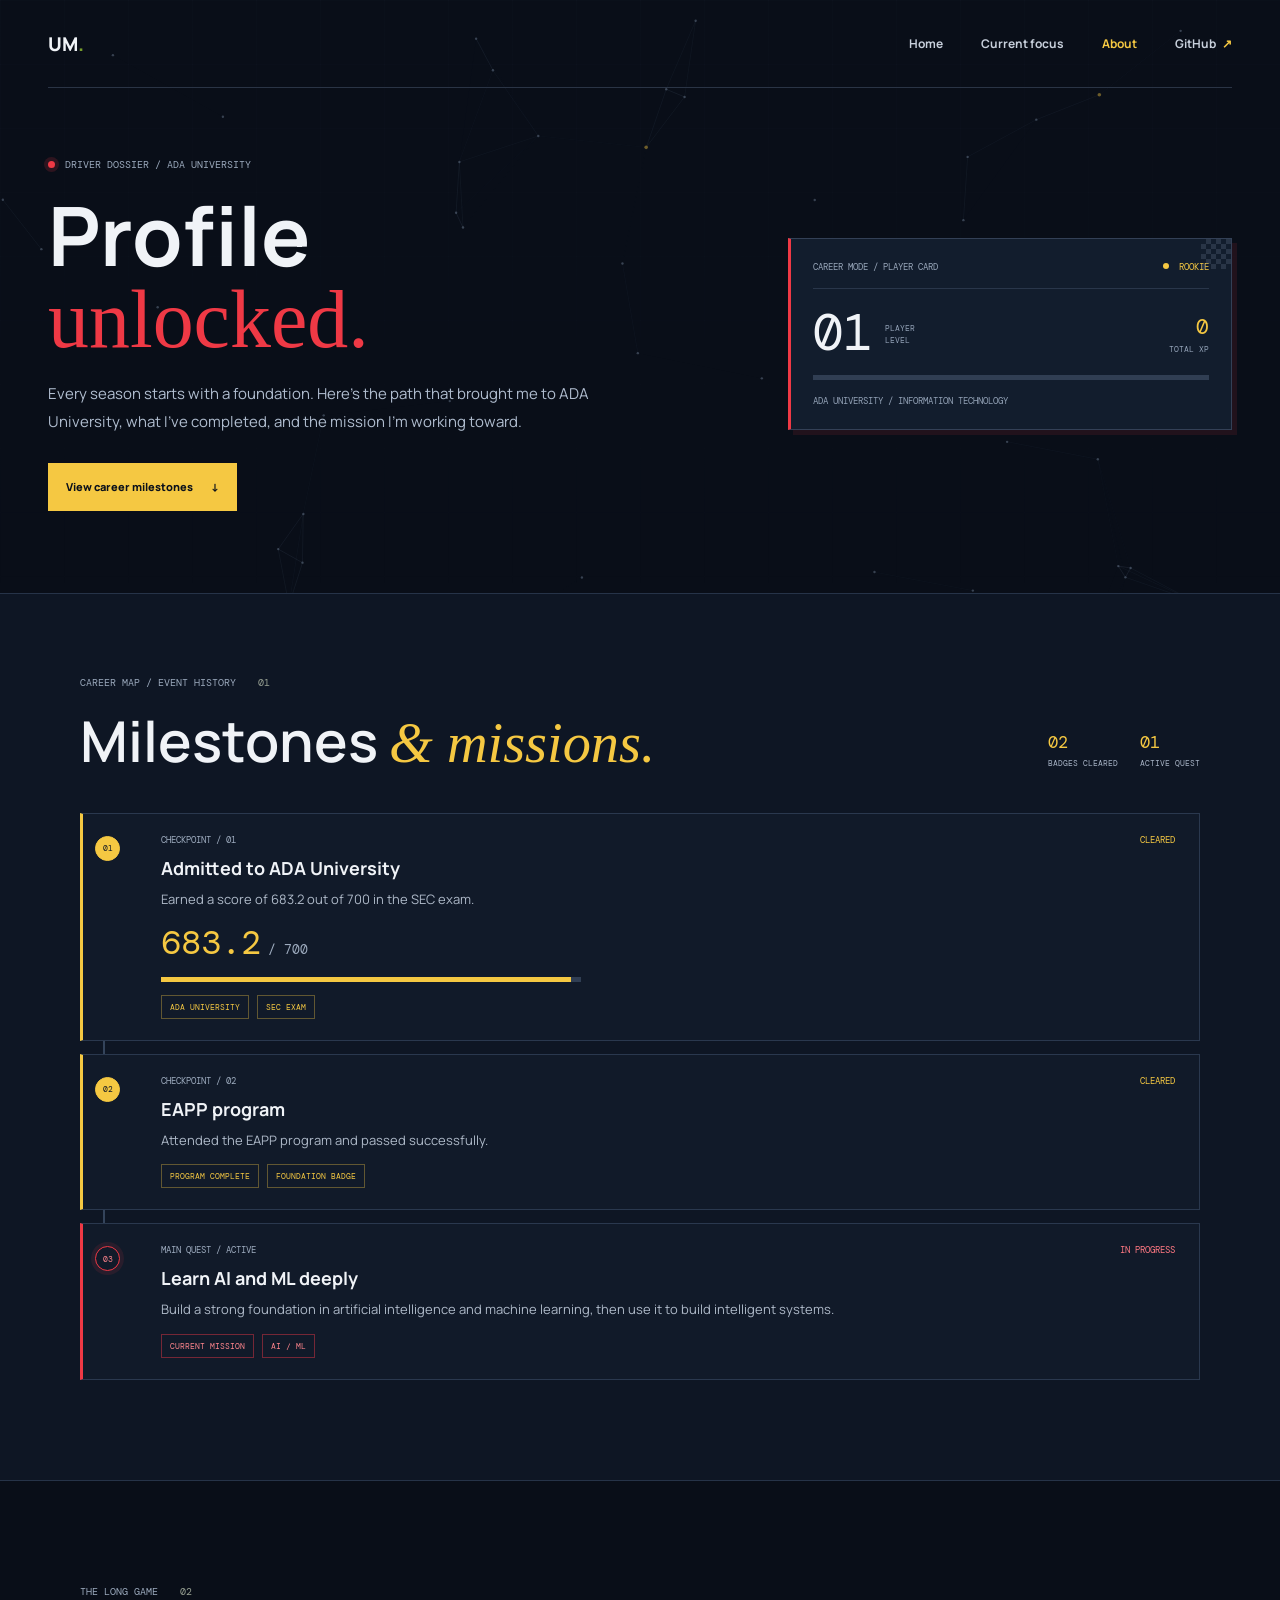
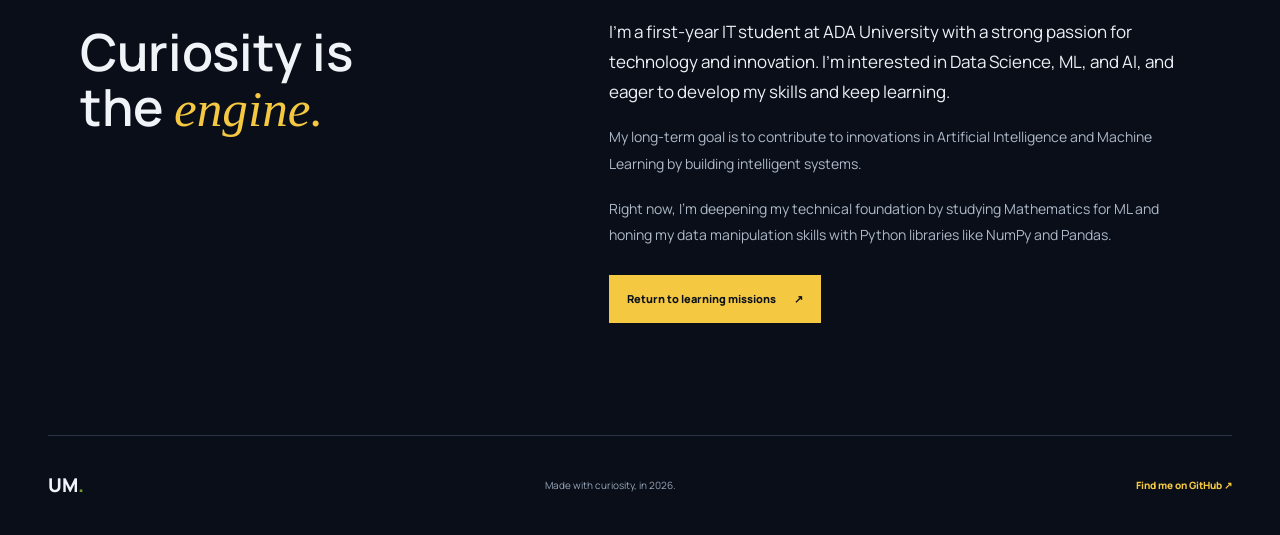
==== about.html @ d4be0539 "Fourth commit: gamified About page" ====
<!doctype html>
<html lang="en">
  <head>
    <meta charset="utf-8" />
    <meta name="viewport" content="width=device-width, initial-scale=1" />
    <meta
      name="description"
      content="Umid Mustafa's driver dossier: ADA University admission, EAPP completion, and an active mission to learn AI and machine learning."
    />
    <meta name="theme-color" content="#090e18" />
    <title>About Umid Mustafa — Driver Dossier</title>
    <link rel="preconnect" href="https://fonts.googleapis.com" />
    <link rel="preconnect" href="https://fonts.gstatic.com" crossorigin />
    <link
      href="https://fonts.googleapis.com/css2?family=DM+Mono:wght@400;500&family=Manrope:wght@400;500;600;700;800&display=swap"
      rel="stylesheet"
    />
    <link rel="stylesheet" href="styles.css" />
  </head>
  <body class="about-page">
    <canvas id="neural-canvas" aria-hidden="true"></canvas>
    <header class="site-header">
      <a class="wordmark" href="index.html#home" aria-label="Umid Mustafa, home">UM<span>.</span></a>
      <nav class="site-nav" aria-label="Main navigation">
        <a href="index.html">Home</a>
        <a href="index.html#focus">Current focus</a>
        <a class="nav-link" href="about.html" aria-current="page">About</a>
        <a class="nav-link" href="https://github.com/UmidMustafa" target="_blank" rel="noreferrer">GitHub <span aria-hidden="true">↗</span></a>
      </nav>
    </header>

    <main class="about-main">
      <section class="about-hero" aria-labelledby="about-title">
        <div>
          <p class="eyebrow"><span class="status-dot"></span> Driver dossier / ADA University</p>
          <h1 id="about-title">Profile<br /><span>unlocked.</span></h1>
          <p class="about-hero-copy">
            Every season starts with a foundation. Here’s the path that brought me to ADA University, what I’ve completed, and the mission I’m working toward.
          </p>
          <a class="button button-primary" href="#milestones">View career milestones <span aria-hidden="true">↓</span></a>
        </div>

        <aside class="season-card about-player-card" aria-label="Career mode player progress">
          <div class="season-card-top"><span>CAREER MODE / PLAYER CARD</span><span class="season-status"><i></i> ROOKIE</span></div>
          <div class="season-level"><span class="level-number">01</span><span class="level-copy">PLAYER<br />LEVEL</span><span class="season-total"><strong class="xp-total">0</strong><small> TOTAL XP</small></span></div>
          <div class="xp-track" role="progressbar" aria-label="Progress to next level" aria-valuemin="0" aria-valuemax="300" aria-valuenow="0"><span class="xp-fill"></span></div>
          <p class="about-player-note">ADA UNIVERSITY / INFORMATION TECHNOLOGY</p>
        </aside>
      </section>

      <section class="milestone-board" id="milestones" aria-labelledby="milestone-title">
        <div class="milestone-inner">
          <div class="milestone-heading">
            <div>
              <p class="eyebrow">Career map / event history <span class="section-number">01</span></p>
              <h2 id="milestone-title">Milestones <em>&amp; missions.</em></h2>
            </div>
            <div class="milestone-summary" aria-label="Career milestone summary">
              <span><strong>02</strong> BADGES CLEARED</span>
              <span><strong>01</strong> ACTIVE QUEST</span>
            </div>
          </div>

          <div class="milestone-list">
            <article class="milestone-card is-cleared">
              <span class="milestone-node" aria-hidden="true">01</span>
              <div class="milestone-content">
                <div class="milestone-meta"><span>CHECKPOINT / 01</span><span class="milestone-status">CLEARED</span></div>
                <h3>Admitted to ADA University</h3>
                <p>Earned a score of 683.2 out of 700 in the SEC exam.</p>
                <div class="score-readout">683.2 <span>/ 700</span></div>
                <div class="score-meter" role="progressbar" aria-label="SEC exam score out of 700" aria-valuemin="0" aria-valuemax="700" aria-valuenow="683.2"><span></span></div>
                <div class="milestone-footer"><span class="milestone-tag">ADA UNIVERSITY</span><span class="milestone-tag">SEC EXAM</span></div>
              </div>
            </article>

            <article class="milestone-card is-cleared">
              <span class="milestone-node" aria-hidden="true">02</span>
              <div class="milestone-content">
                <div class="milestone-meta"><span>CHECKPOINT / 02</span><span class="milestone-status">CLEARED</span></div>
                <h3>EAPP program</h3>
                <p>Attended the EAPP program and passed successfully.</p>
                <div class="milestone-footer"><span class="milestone-tag">PROGRAM COMPLETE</span><span class="milestone-tag">FOUNDATION BADGE</span></div>
              </div>
            </article>

            <article class="milestone-card is-active">
              <span class="milestone-node" aria-hidden="true">03</span>
              <div class="milestone-content">
                <div class="milestone-meta"><span>MAIN QUEST / ACTIVE</span><span class="milestone-status">IN PROGRESS</span></div>
                <h3>Learn AI and ML deeply</h3>
                <p>Build a strong foundation in artificial intelligence and machine learning, then use it to build intelligent systems.</p>
                <div class="milestone-footer"><span class="milestone-tag">CURRENT MISSION</span><span class="milestone-tag">AI / ML</span></div>
              </div>
            </article>
          </div>
        </div>
      </section>

      <section class="about-story" aria-labelledby="story-title">
        <div class="about-story-heading">
          <p class="eyebrow">The long game <span class="section-number">02</span></p>
          <h2 id="story-title">Curiosity is<br />the <em>engine.</em></h2>
        </div>
        <div class="about-story-copy">
          <p class="about-story-lead">
            I’m a first-year IT student at ADA University with a strong passion for technology and innovation. I’m interested in Data Science, ML, and AI, and eager to develop my skills and keep learning.
          </p>
          <p>
            My long-term goal is to contribute to innovations in Artificial Intelligence and Machine Learning by building intelligent systems.
          </p>
          <p>
            Right now, I’m deepening my technical foundation by studying Mathematics for ML and honing my data manipulation skills with Python libraries like NumPy and Pandas.
          </p>
          <a class="button button-primary about-return" href="index.html#focus">Return to learning missions <span aria-hidden="true">↗</span></a>
        </div>
      </section>
    </main>

    <footer class="site-footer">
      <a class="wordmark" href="index.html#home" aria-label="Back to home">UM<span>.</span></a>
      <p>Made with curiosity, in 2026.</p>
      <a class="footer-link" href="https://github.com/UmidMustafa" target="_blank" rel="noreferrer">Find me on GitHub ↗</a>
    </footer>
    <script src="script.js"></script>
  </body>
</html>
---- styles.css ----
:root {
  color-scheme: light;
  --paper: #f4f5ef;
  --ink: #172019;
  --muted: #687168;
  --green: #c8f169;
  --line: #d9ddd3;
  --serif: Georgia, "Times New Roman", serif;
  --sans: "Manrope", "Avenir Next", sans-serif;
  --mono: "DM Mono", "Courier New", monospace;
}

* { box-sizing: border-box; }
html { scroll-behavior: smooth; }
body {
  margin: 0;
  background: var(--paper);
  color: var(--ink);
  font-family: var(--sans);
  -webkit-font-smoothing: antialiased;
}
a { color: inherit; text-decoration: none; }
.site-header, .site-footer {
  width: min(1320px, calc(100% - 96px));
  margin-inline: auto;
  display: flex;
  align-items: center;
  justify-content: space-between;
}
.site-header { height: 88px; border-bottom: 1px solid var(--line); }
.wordmark { font-size: 19px; font-weight: 800; letter-spacing: 0; }
.wordmark span { color: #769d2c; }
.site-nav { display: flex; align-items: center; gap: 38px; font-size: 12px; font-weight: 700; }
.site-nav a, .footer-link { transition: opacity 180ms ease; }
.site-nav a:hover, .footer-link:hover { opacity: .58; }
.nav-link span { padding-left: 4px; }

.hero {
  position: relative;
  width: min(1320px, calc(100% - 96px));
  min-height: 690px;
  margin-inline: auto;
  padding: 82px 0 70px;
  display: grid;
  grid-template-columns: 1.05fr .95fr;
  align-items: center;
  gap: 7%;
}
.hero-copy { padding: 20px 0 0 4.5%; }
.eyebrow {
  display: flex;
  align-items: center;
  gap: 10px;
  margin: 0;
  color: var(--muted);
  font: 10px var(--mono);
  letter-spacing: 0;
  text-transform: uppercase;
}
.status-dot { width: 7px; height: 7px; border-radius: 50%; background: #779e34; box-shadow: 0 0 0 4px #e4edcf; }
h1, h2, h3, p { margin-top: 0; }
h1 {
  margin: 27px 0 22px;
  font-size: clamp(52px, 6.4vw, 88px);
  line-height: .99;
  font-weight: 700;
  letter-spacing: 0;
}
h1 span, h2 em { font-family: var(--serif); font-weight: 400; }
h1 span { color: #6d776e; }
.hero-intro { max-width: 430px; margin-bottom: 30px; color: #505b52; font-size: 15px; line-height: 1.8; }
.hero-actions { display: flex; align-items: center; gap: 26px; flex-wrap: wrap; }
.button { min-height: 48px; display: inline-flex; align-items: center; gap: 18px; padding: 0 18px; font-size: 11px; font-weight: 800; }
.button-primary { background: var(--green); transition: background 180ms ease, transform 180ms ease; }
.button-primary:hover { background: #b6e451; transform: translateY(-2px); }
.text-link { font-size: 11px; font-weight: 800; }
.text-link span { margin-left: 7px; }
.hero-index { width: 112px; display: flex; align-items: center; gap: 10px; margin-top: 76px; color: var(--muted); font: 10px var(--mono); }
.hero-index span:first-child { color: var(--ink); }
.index-line { flex: 1; height: 1px; background: #b7c0b5; }
.portrait-column { position: relative; width: min(100%, 470px); justify-self: center; }
.portrait-label, .portrait-note { display: flex; justify-content: space-between; color: var(--muted); font: 9px var(--mono); }
.portrait-label { margin-bottom: 12px; }
.portrait-frame {
  position: relative;
  aspect-ratio: 4 / 4.45;
  overflow: hidden;
  background-color: #e3e8dc;
  background-image: linear-gradient(135deg, transparent 49.8%, #d4dccd 50%, transparent 50.2%), linear-gradient(45deg, transparent 49.8%, #d4dccd 50%, transparent 50.2%);
  background-size: 56px 56px;
}
.portrait-image { position: absolute; inset: 0; width: 100%; height: 100%; object-fit: cover; object-position: center 35%; opacity: 0; transition: opacity 250ms ease; }
.portrait-frame.has-image .portrait-image { opacity: 1; }
.portrait-frame.has-image .portrait-placeholder { opacity: 0; }
.portrait-placeholder { position: absolute; inset: 0; display: grid; place-items: center; transition: opacity 250ms ease; }
.placeholder-initials { color: #bbc6b2; font-family: var(--serif); font-size: clamp(110px, 19vw, 230px); line-height: 1; }
.placeholder-caption { position: absolute; right: 18px; bottom: 18px; color: #737e72; font: 9px/1.6 var(--mono); text-align: right; }
.portrait-stamp { position: absolute; z-index: 1; right: -17px; top: 54px; width: 76px; height: 76px; display: grid; place-content: center; border-radius: 50%; background: var(--green); color: var(--ink); font: 9px/1.4 var(--mono); text-align: center; transform: rotate(9deg); }
.portrait-note { margin: 12px 0 0; }
.portrait-note span { color: var(--ink); }
.hero-side-note { position: absolute; right: -35px; top: 48%; color: #9aa399; font: 8px var(--mono); writing-mode: vertical-rl; }

.section-wrap { width: min(1120px, calc(100% - 96px)); margin-inline: auto; }
.about { display: grid; grid-template-columns: .9fr 1.1fr; gap: 12%; padding-block: 126px 138px; border-top: 1px solid var(--line); }
.section-number { margin-left: 12px; color: #97a092; }
.section-heading h2, .focus-heading h2 { margin: 30px 0 0; font-size: clamp(38px, 4.4vw, 58px); line-height: 1.05; font-weight: 600; }
.section-heading h2 em, .focus-heading h2 em { color: #6d776e; }
.about-copy { padding-top: 38px; }
.about-copy p { margin-bottom: 20px; color: #586258; font-size: 14px; line-height: 1.9; }
.about-copy .about-lead { color: var(--ink); font-size: 17px; line-height: 1.75; }
.about-link { display: inline-block; margin-top: 9px; }

.focus { background: #1d2921; color: var(--paper); }
.focus-inner { width: min(1120px, calc(100% - 96px)); margin-inline: auto; padding-block: 112px 122px; display: grid; grid-template-columns: .8fr 1.2fr; gap: 12%; }
.focus .eyebrow { color: #a9b5a9; }
.focus .section-number { color: #718071; }
.focus-heading h2 { margin-top: 30px; }
.focus-heading h2 em { color: var(--green); }
.focus-intro { max-width: 265px; margin: 24px 0 0; color: #b0bbb1; font-size: 13px; line-height: 1.8; }
.focus-list { padding-top: 10px; }
.focus-item { min-height: 112px; display: grid; grid-template-columns: 38px 1fr 40px; align-items: center; gap: 15px; border-top: 1px solid #3c493f; }
.focus-item:last-child { border-bottom: 1px solid #3c493f; }
.focus-index { align-self: start; padding-top: 31px; color: #92a092; font: 10px var(--mono); }
.focus-item h3 { margin: 0 0 7px; font-size: 15px; font-weight: 700; }
.focus-item p { margin: 0; color: #aeb8af; font-size: 11px; line-height: 1.6; }
.focus-symbol { justify-self: end; color: var(--green); font: 27px var(--serif); }
.focus-python { font: 12px var(--mono); }

.site-footer { min-height: 100px; }
.site-footer p, .footer-link { margin: 0; color: var(--muted); font-size: 10px; }
.footer-link { color: var(--ink); font-weight: 800; }

@media (max-width: 800px) {
  .site-header, .site-footer, .hero { width: min(100% - 48px, 620px); }
  .site-header { height: 72px; }
  .site-nav { gap: 20px; }
  .hero { min-height: auto; padding: 68px 0 82px; grid-template-columns: 1fr; gap: 56px; }
  .hero-copy { padding-left: 0; }
  h1 { font-size: clamp(56px, 11vw, 78px); }
  .hero-index { margin-top: 44px; }
  .portrait-column { width: min(100%, 430px); }
  .hero-side-note { right: -15px; top: auto; bottom: 140px; }
  .section-wrap, .focus-inner { width: min(100% - 48px, 620px); }
  .about, .focus-inner { grid-template-columns: 1fr; gap: 34px; }
  .about { padding-block: 86px 94px; }
  .about-copy { padding-top: 0; }
  .focus-inner { padding-block: 82px 90px; }
  .focus-intro { max-width: 380px; }
}
@media (max-width: 480px) {
  .site-header, .site-footer, .hero, .section-wrap, .focus-inner { width: calc(100% - 36px); }
  .site-nav { gap: 14px; font-size: 10px; }
  .site-nav a:last-child { display: none; }
  .hero { padding-top: 56px; gap: 48px; }
  h1 { font-size: clamp(49px, 14vw, 65px); }
  .hero-intro { font-size: 14px; }
  .hero-actions { gap: 20px; }
  .portrait-stamp { right: -8px; width: 66px; height: 66px; }
  .about { padding-block: 72px 78px; }
  .section-heading h2, .focus-heading h2 { font-size: 43px; }
  .about-copy .about-lead { font-size: 15px; }
  .focus-inner { padding-block: 72px 78px; }
  .focus-item { grid-template-columns: 28px 1fr 30px; gap: 10px; }
  .focus-item h3 { font-size: 13px; }
  .site-footer { min-height: 88px; gap: 12px; }
  .site-footer p { display: none; }
}
@media (prefers-reduced-motion: reduce) {
  *, *::before, *::after { scroll-behavior: auto !important; transition-duration: .01ms !important; }
}

:root {
  color-scheme: dark;
  --paper: #090e18;
  --ink: #f0f3f7;
  --muted: #9aa8bb;
  --green: #f5c842;
  --line: #2a3445;
  --race-red: #ef3945;
  --panel: #111a29;
  --mono: "DM Mono", "Courier New", monospace;
}
body { background: var(--paper); color: var(--ink); }
body::before {
  position: fixed;
  z-index: 0;
  inset: 0;
  content: "";
  pointer-events: none;
  opacity: .16;
  background-image: linear-gradient(rgba(144, 164, 191, .12) 1px, transparent 1px), linear-gradient(90deg, rgba(144, 164, 191, .12) 1px, transparent 1px);
  background-size: 64px 64px;
  mask-image: linear-gradient(to bottom, black, transparent 82%);
}
#neural-canvas { position: fixed; z-index: 0; inset: 0; width: 100%; height: 100%; opacity: .6; pointer-events: none; }
.site-header, main, .site-footer { position: relative; z-index: 1; }
.site-header { border-color: var(--line); }
.site-nav { color: #c8d0dc; }
.nav-link span, .text-link span { color: var(--green); }
.status-dot { background: var(--race-red); box-shadow: 0 0 0 4px rgba(239, 57, 69, .16); }
h1 span, .section-heading h2 em { color: #aeb9ca; }
.hero-intro, .about-copy p { color: #aeb9c8; }
.button-primary { background: var(--green); color: #0b111b; }
.button-primary:hover { background: #ffda61; }
.hero-index, .portrait-label, .portrait-note { color: #96a4b7; }
.index-line { background: #425067; }
.portrait-frame {
  background-color: #111a29;
  background-image: linear-gradient(135deg, transparent 49.8%, #263348 50%, transparent 50.2%), linear-gradient(45deg, transparent 49.8%, #263348 50%, transparent 50.2%);
  box-shadow: 14px 14px 0 rgba(239, 57, 69, .11);
}
.portrait-placeholder { background: linear-gradient(145deg, rgba(19, 32, 50, .46), rgba(8, 14, 24, .12)); }
.placeholder-initials { color: #384960; }
.placeholder-caption { color: #b6c1d0; }
.portrait-stamp { border-radius: 2px; background: var(--race-red); color: white; font-weight: 500; transform: rotate(4deg); }
.hero-side-note { color: #ef6670; }
.about { border-color: var(--line); }
.about-copy .about-lead { color: #e4e9ef; }
.focus { border-block: 1px solid #263348; background: #0e1624; color: var(--ink); }
.focus-inner { align-items: start; }
.focus .eyebrow { color: #9aa8bb; }
.focus-heading h2 em { color: var(--green); }
.focus-intro { color: #aeb9c8; }
.season-card {
  margin-top: 30px;
  padding: 18px 18px 16px;
  border: 1px solid #334056;
  border-left: 3px solid var(--race-red);
  background: #121d2d;
}
.season-card-top, .season-card-bottom { display: flex; justify-content: space-between; gap: 12px; color: #97a5b8; font: 9px var(--mono); }
.season-card-top { padding-bottom: 15px; border-bottom: 1px solid #29364a; }
.season-status { color: var(--green); }
.season-status i { display: inline-block; width: 6px; height: 6px; margin-right: 5px; border-radius: 50%; background: var(--green); vertical-align: 1px; }
.season-level { display: flex; align-items: center; gap: 12px; padding: 15px 0 13px; }
.level-number { color: var(--ink); font: 36px/.9 var(--mono); }
.level-copy { color: #93a2b7; font: 8px/1.5 var(--mono); }
.season-total { margin-left: auto; text-align: right; }
.season-total strong { color: var(--green); font: 21px var(--mono); }
.season-total small { display: block; margin-top: 3px; color: #93a2b7; font: 8px var(--mono); }
.xp-track { height: 5px; overflow: hidden; background: #303e53; }
.xp-fill { display: block; width: 0; height: 100%; background: var(--green); transition: width 350ms ease; }
.season-card-bottom { padding-top: 10px; font-size: 8px; }
.mission-counter { color: #e1e6ed; }
.focus-list { padding-top: 0; }
.focus-item {
  min-height: 138px;
  grid-template-columns: 34px minmax(0, 1fr) 28px;
  align-content: center;
  column-gap: 13px;
  border-color: #2b374b;
}
.focus-item:last-child { border-color: #2b374b; }
.focus-index { grid-row: 1 / span 2; padding-top: 2px; color: #8292a8; }
.mission-copy { min-width: 0; }
.focus-item h3 { margin-bottom: 6px; color: #f0f3f7; font-size: 14px; }
.focus-item p { color: #9eacbf; font-size: 11px; }
.focus-symbol { color: var(--green); }
.mission-button {
  grid-column: 2 / -1;
  justify-self: start;
  display: inline-flex;
  align-items: center;
  gap: 13px;
  min-height: 30px;
  margin-top: 8px;
  padding: 0 10px;
  border: 1px solid #45536a;
  border-radius: 2px;
  background: transparent;
  color: #dce3ec;
  font: 9px var(--mono);
  cursor: pointer;
  transition: background 160ms ease, border-color 160ms ease, color 160ms ease;
}
.mission-button:hover { border-color: var(--green); color: var(--green); }
.mission-award { color: var(--green); }
.mission-button[aria-pressed="true"] { border-color: var(--green); background: rgba(245, 200, 66, .12); color: var(--green); }
.mission-button[aria-pressed="true"] .mission-award { display: none; }
.mission-button[aria-pressed="true"] .mission-action-label::before { content: "✓ "; }
.site-footer { min-height: 100px; border-top: 1px solid var(--line); }
.site-footer p { color: #98a5b7; }
.footer-link { color: var(--green); }
a:focus-visible, button:focus-visible { outline: 2px solid var(--green); outline-offset: 4px; }

@media (max-width: 800px) {
  .site-header, .site-footer, .hero { width: min(100% - 48px, 620px); }
  .section-wrap, .focus-inner { width: min(100% - 48px, 620px); }
  .focus-inner { gap: 34px; }
}
@media (max-width: 480px) {
  .site-header, .site-footer, .hero, .section-wrap, .focus-inner { width: calc(100% - 36px); }
  .season-card { padding: 15px 12px 13px; }
  .season-card-bottom { font-size: 7px; }
  .focus-item { grid-template-columns: 26px minmax(0, 1fr) 24px; gap: 9px; }
  .focus-item h3 { font-size: 12px; }
  .mission-button { min-height: 32px; }
}
@media (prefers-reduced-motion: reduce) {
  #neural-canvas { opacity: .35; }
  .xp-fill { transition: none; }
}

.hero-copy .season-card { width: min(100%, 390px); margin-top: 30px; }
.season-card { position: relative; overflow: hidden; box-shadow: 5px 5px 0 rgba(239, 57, 69, .1); }
.season-card::after {
  position: absolute;
  top: 0;
  right: 0;
  width: 30px;
  height: 30px;
  background: conic-gradient(#65738a 25%, transparent 0 50%, #65738a 0 75%, transparent 0) 0 / 10px 10px;
  content: "";
  opacity: .28;
  pointer-events: none;
}
.hero-index { margin-top: 25px; }
.focus-heading h2 em { display: inline-block; }
.career-route { margin-bottom: 20px; padding: 16px 18px 12px; border: 1px solid #2a384e; background: #101a2a; }
.route-label { display: flex; justify-content: space-between; gap: 12px; color: #a7b3c5; font: 9px var(--mono); }
.route-counter { color: var(--green); }
.route-stops { position: relative; display: flex; justify-content: space-between; margin: 18px 12px 0; }
.route-stops::before { position: absolute; top: 13px; right: 0; left: 0; height: 2px; background: #3a4960; content: ""; }
.route-progress { position: absolute; z-index: 1; top: 13px; left: 0; width: 0; max-width: 100%; height: 2px; background: var(--race-red); box-shadow: 0 0 10px rgba(239, 57, 69, .7); transition: width 350ms ease; }
.route-stop { position: relative; z-index: 2; display: grid; justify-items: center; gap: 6px; min-width: 44px; color: #8392a8; }
.route-stop i { width: 27px; height: 27px; display: grid; place-items: center; border: 1px solid #596a81; border-radius: 50%; background: #101a2a; color: #b6c1d0; font: normal 9px var(--mono); transition: color 180ms ease, border-color 180ms ease, background 180ms ease; }
.route-stop small { font: 8px var(--mono); }
.route-stop.is-complete i { border-color: var(--green); background: var(--green); color: #111827; }
.route-stop.is-complete small { color: var(--green); }
.focus-item {
  position: relative;
  min-height: 134px;
  margin-bottom: 10px;
  padding: 17px 15px;
  border: 1px solid #2a384e;
  border-left: 3px solid #42516a;
  background: #111a29;
  transition: border-color 180ms ease, background 180ms ease, transform 180ms ease;
}
.focus-item:last-child { border-bottom: 1px solid #2a384e; }
.focus-item:hover { transform: translateX(3px); border-color: #596a81; }
.focus-item.is-complete { border-left-color: var(--green); background: #152131; }
.focus-index { color: var(--race-red); font-size: 11px; }
.mission-kicker { display: block; margin-bottom: 6px; color: #94a3b8; font: 8px var(--mono); }
.mission-button { min-height: 32px; border-color: #53637b; background: #172337; }
.mission-button[aria-pressed="true"] { background: rgba(245, 200, 66, .13); }
.mission-button:hover { background: rgba(245, 200, 66, .08); }
.mission-symbol { color: var(--green); }

@media (max-width: 800px) {
  .hero-copy .season-card { margin-top: 24px; }
  .hero-index { margin-top: 28px; }
  .focus-item:hover { transform: none; }
}
@media (prefers-reduced-motion: reduce) {
  .focus-item, .route-progress, .route-stop i { transition: none; }
  .focus-item:hover { transform: none; }
}

.about-page .site-nav a[aria-current="page"] { color: var(--green); }
.about-main { position: relative; z-index: 1; }
.about-hero {
  width: min(1320px, calc(100% - 96px));
  min-height: 430px;
  margin-inline: auto;
  padding-block: 70px 82px;
  display: grid;
  grid-template-columns: 1.05fr .75fr;
  align-items: center;
  gap: 10%;
}
.about-hero h1 { margin: 24px 0 20px; }
.about-hero h1 span { color: var(--race-red); }
.about-hero-copy { max-width: 560px; margin-bottom: 25px; color: #b0bdcf; font-size: 15px; line-height: 1.85; }
.about-hero .button-primary { margin-top: 2px; }
.about-player-card { width: 100%; margin: 0; padding: 22px; }
.about-player-card .season-level { padding-block: 22px 19px; }
.about-player-card .level-number { font-size: 50px; }
.about-player-note { margin: 15px 0 0; color: #92a1b5; font: 9px var(--mono); }

.milestone-board {
  padding-block: 82px 100px;
  border-block: 1px solid #263348;
  background: #0e1624;
}
.milestone-inner { width: min(1120px, calc(100% - 96px)); margin-inline: auto; }
.milestone-heading { display: flex; justify-content: space-between; align-items: end; gap: 28px; margin-bottom: 40px; }
.milestone-heading h2 { margin: 22px 0 0; font-size: clamp(38px, 4.4vw, 58px); line-height: 1.05; font-weight: 600; }
.milestone-heading h2 em { color: var(--green); font-family: var(--serif); font-weight: 400; }
.milestone-summary { display: flex; gap: 22px; padding-bottom: 5px; }
.milestone-summary span { display: grid; gap: 5px; color: #a7b3c5; font: 8px var(--mono); }
.milestone-summary strong { color: var(--green); font: 17px var(--mono); }
.milestone-list { position: relative; display: grid; gap: 13px; }
.milestone-list::before { position: absolute; top: 39px; bottom: 39px; left: 23px; width: 2px; background: #34445b; content: ""; }
.milestone-card {
  position: relative;
  display: grid;
  grid-template-columns: 48px minmax(0, 1fr);
  gap: 18px;
  padding: 20px 24px 21px 12px;
  border: 1px solid #2a384e;
  border-left: 3px solid #45556e;
  background: #111a29;
}
.milestone-card.is-cleared { border-left-color: var(--green); }
.milestone-card.is-active { border-left-color: var(--race-red); }
.milestone-node { position: relative; z-index: 1; width: 25px; height: 25px; margin: 2px 0 0 0; display: grid; place-items: center; border: 1px solid #64748b; border-radius: 50%; background: #111a29; color: #c4cfdd; font: 8px var(--mono); }
.milestone-card.is-cleared .milestone-node { border-color: var(--green); background: var(--green); color: #111827; }
.milestone-card.is-active .milestone-node { border-color: var(--race-red); color: #ff858d; box-shadow: 0 0 0 4px rgba(239, 57, 69, .1); }
.milestone-content { min-width: 0; }
.milestone-meta { display: flex; justify-content: space-between; align-items: center; gap: 16px; margin-bottom: 10px; color: #9eacbf; font: 9px var(--mono); }
.milestone-status { color: var(--green); }
.is-active .milestone-status { color: #ff7882; }
.milestone-content h3 { margin: 0 0 8px; color: #f0f3f7; font-size: 18px; }
.milestone-content p { max-width: 680px; margin: 0; color: #aeb9c8; font-size: 13px; line-height: 1.75; }
.score-readout { display: flex; align-items: baseline; gap: 7px; margin: 9px 0 12px; color: var(--green); font: 34px var(--mono); }
.score-readout span { color: #9eacbf; font-size: 13px; }
.score-meter { height: 5px; max-width: 420px; overflow: hidden; background: #303e53; }
.score-meter span { display: block; width: 97.6%; height: 100%; background: var(--green); }
.milestone-footer { display: flex; flex-wrap: wrap; gap: 8px; margin-top: 13px; }
.milestone-tag { padding: 6px 8px; border: 1px solid #34445b; color: #b8c5d6; font: 8px var(--mono); }
.milestone-card.is-cleared .milestone-tag { border-color: rgba(245, 200, 66, .35); color: var(--green); }
.milestone-card.is-active .milestone-tag { border-color: rgba(239, 57, 69, .45); color: #ff858d; }

.about-story { width: min(1120px, calc(100% - 96px)); margin-inline: auto; padding-block: 104px 112px; display: grid; grid-template-columns: .8fr 1.2fr; gap: 12%; }
.about-story-heading h2 { margin: 26px 0 0; font-size: clamp(36px, 4vw, 52px); line-height: 1.08; font-weight: 600; }
.about-story-heading h2 em { color: var(--green); font-family: var(--serif); font-weight: 400; }
.about-story-copy { padding-top: 32px; }
.about-story-copy p { margin-bottom: 18px; color: #aeb9c8; font-size: 14px; line-height: 1.9; }
.about-story-copy .about-story-lead { color: #edf1f6; font-size: 17px; line-height: 1.75; }
.about-return { display: inline-flex; margin-top: 8px; }

@media (max-width: 800px) {
  .about-hero, .about-story { width: min(100% - 48px, 620px); grid-template-columns: 1fr; gap: 36px; }
  .about-hero { padding-block: 58px 72px; }
  .about-player-card { max-width: 450px; }
  .milestone-inner { width: min(100% - 48px, 620px); }
  .milestone-heading { align-items: start; flex-direction: column; }
  .milestone-summary { padding: 0; }
  .milestone-board { padding-block: 70px 80px; }
  .about-story { padding-block: 76px 86px; }
  .about-story-copy { padding-top: 0; }
}
@media (max-width: 480px) {
  .about-hero, .about-story, .milestone-inner { width: calc(100% - 36px); }
  .about-hero h1 { font-size: 52px; }
  .about-hero-copy { font-size: 14px; }
  .about-player-card { padding: 17px 14px; }
  .milestone-heading h2, .about-story-heading h2 { font-size: 40px; }
  .milestone-summary { width: 100%; justify-content: space-between; gap: 10px; }
  .milestone-card { grid-template-columns: 32px minmax(0, 1fr); gap: 10px; padding: 16px 12px 17px 9px; }
  .milestone-list::before { left: 19px; }
  .milestone-content h3 { font-size: 15px; }
  .milestone-content p { font-size: 12px; }
  .score-readout { font-size: 29px; }
}
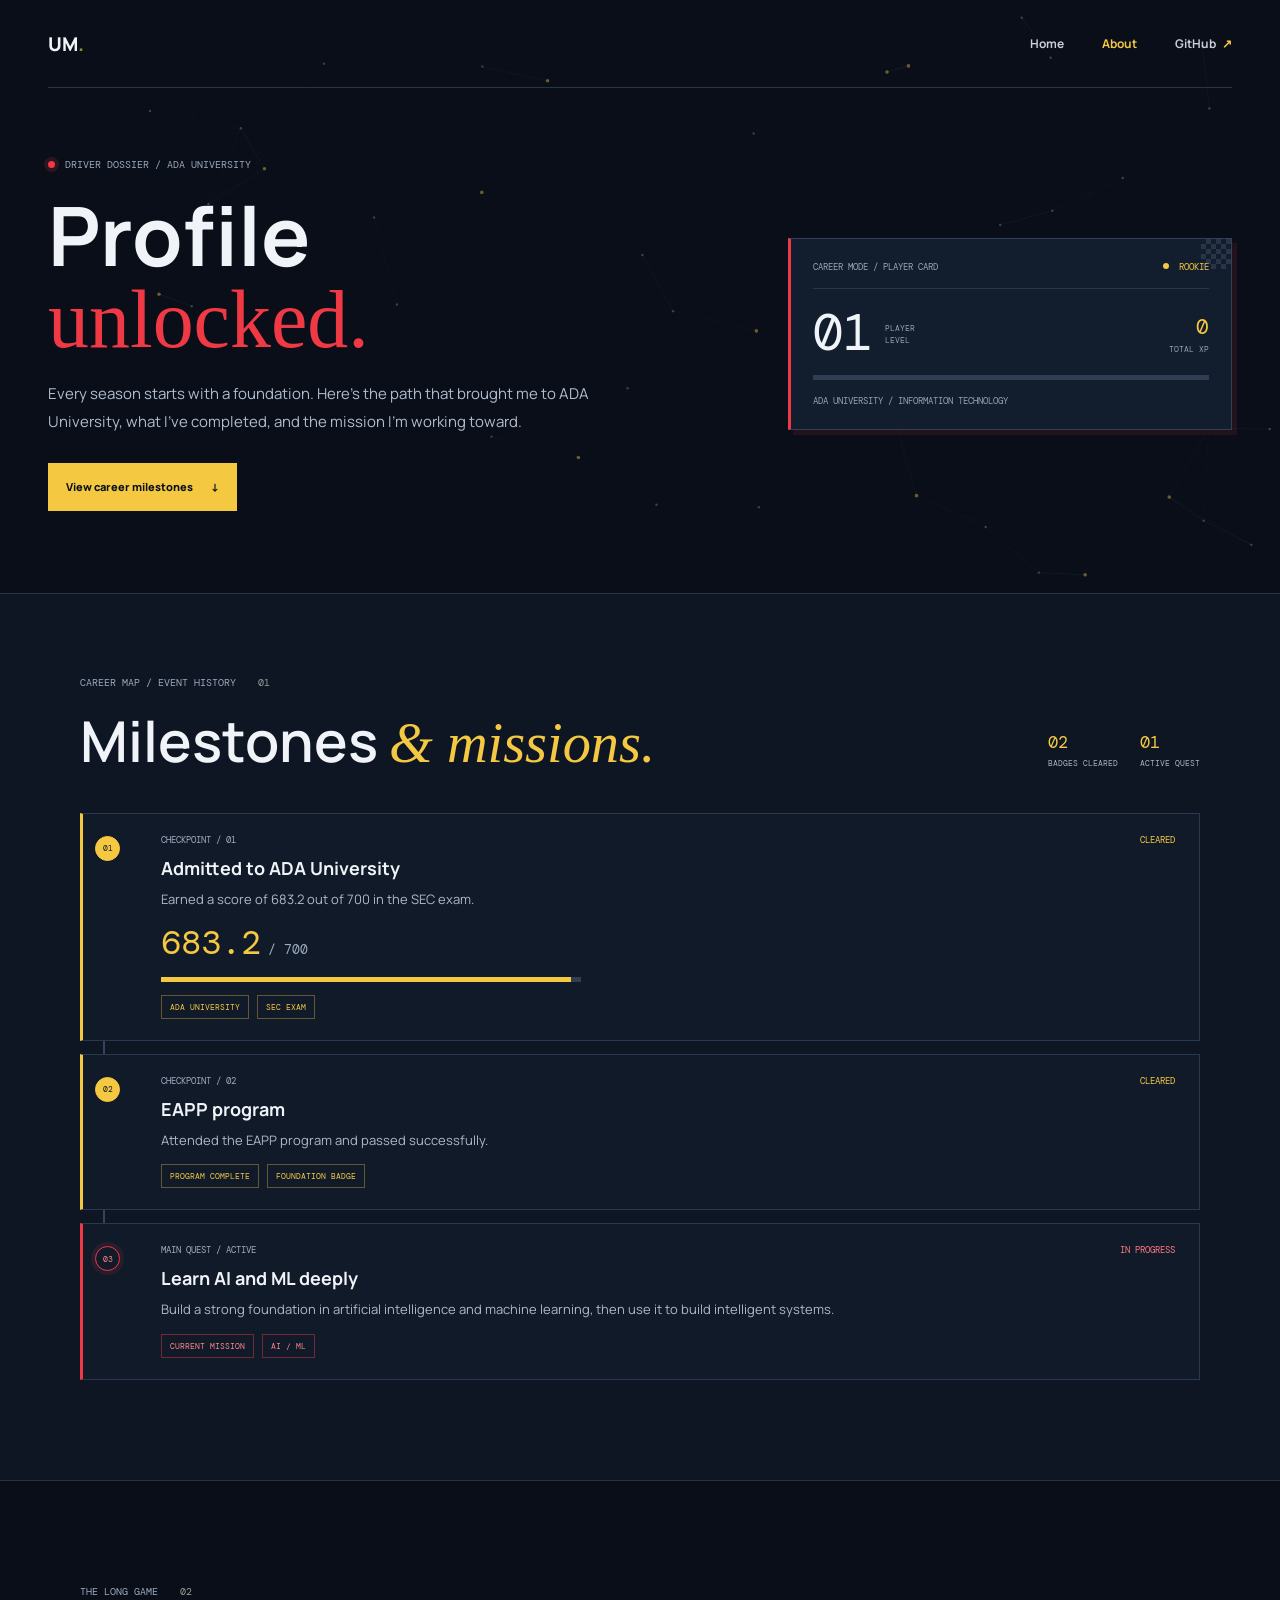
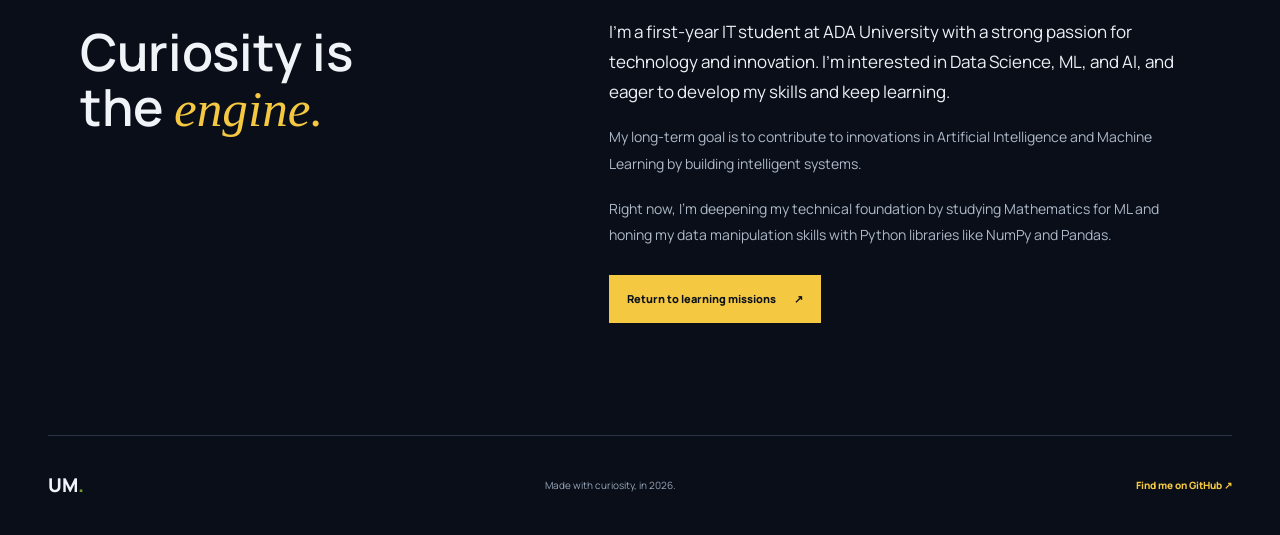
==== commit a9da28b1: "Sixth commit: simplify About navigation" ====
--- a/about.html
+++ b/about.html
@@ -23,7 +23,6 @@
       <a class="wordmark" href="index.html#home" aria-label="Umid Mustafa, home">UM<span>.</span></a>
       <nav class="site-nav" aria-label="Main navigation">
         <a href="index.html">Home</a>
-        <a href="index.html#focus">Current focus</a>
         <a class="nav-link" href="about.html" aria-current="page">About</a>
         <a class="nav-link" href="https://github.com/UmidMustafa" target="_blank" rel="noreferrer">GitHub <span aria-hidden="true">↗</span></a>
       </nav>
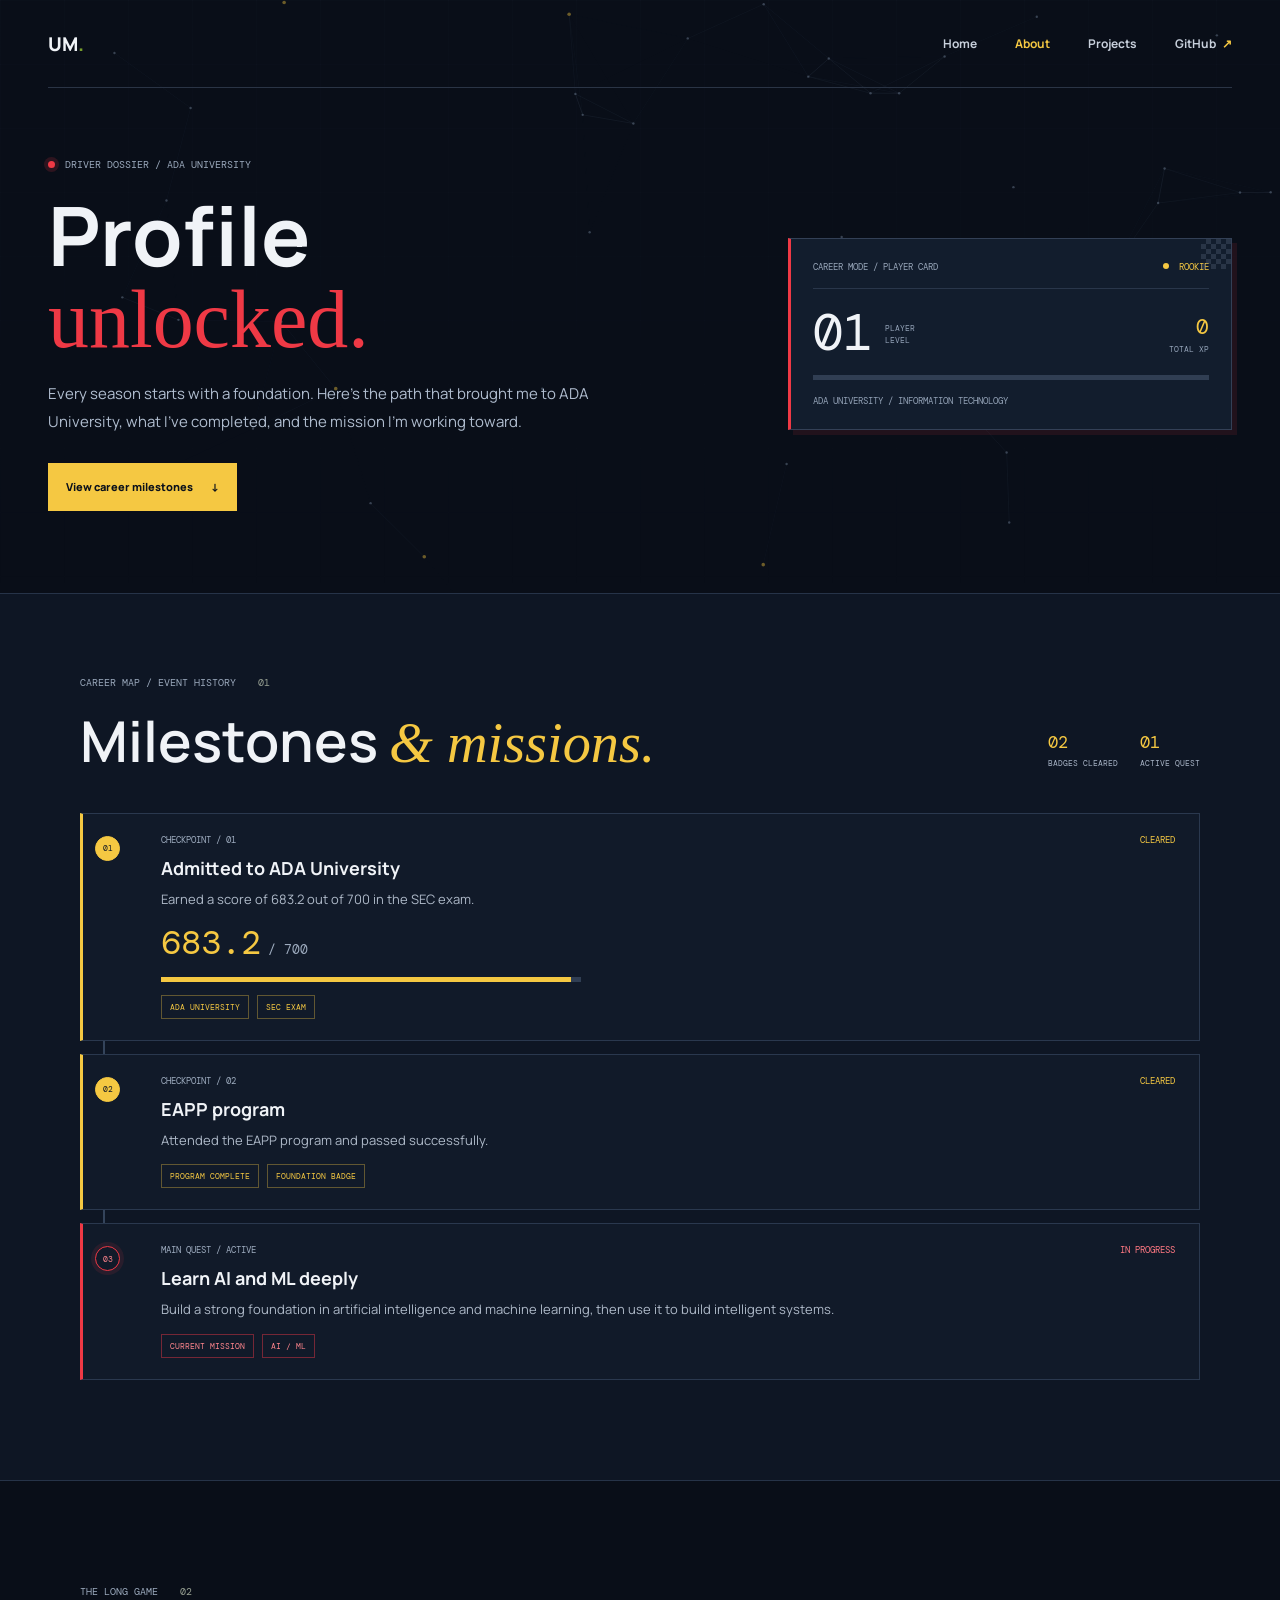
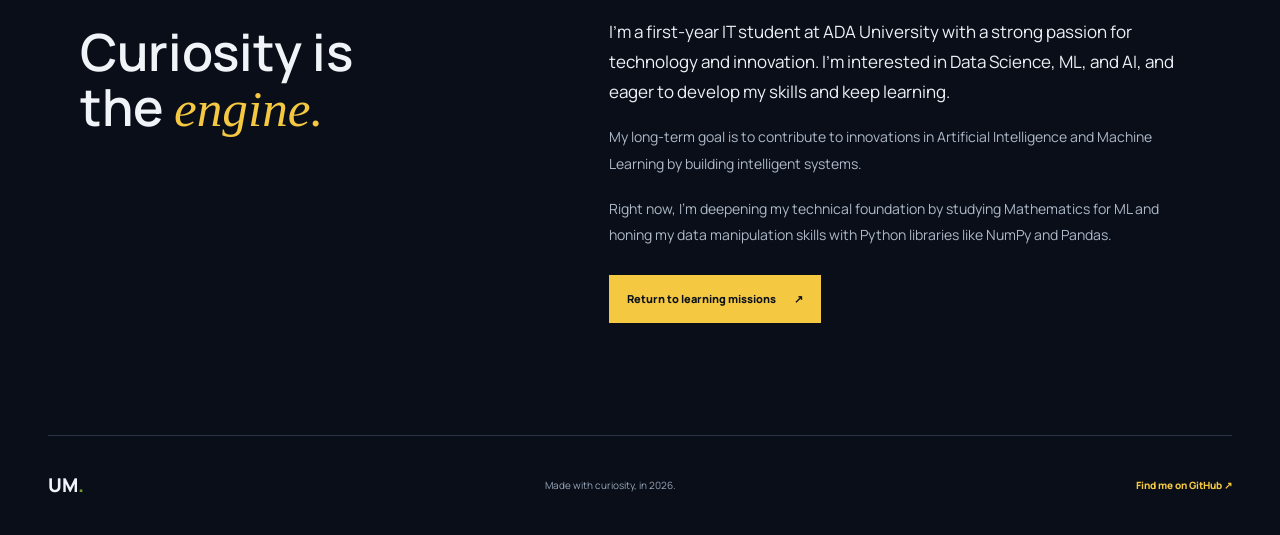
==== commit 86ab68e4: "Twelfth commit: link Projects from About" ====
--- a/about.html
+++ b/about.html
@@ -24,6 +24,7 @@
       <nav class="site-nav" aria-label="Main navigation">
         <a href="index.html">Home</a>
         <a class="nav-link" href="about.html" aria-current="page">About</a>
+        <a href="projects.html">Projects</a>
         <a class="nav-link" href="https://github.com/UmidMustafa" target="_blank" rel="noreferrer">GitHub <span aria-hidden="true">↗</span></a>
       </nav>
     </header>
--- a/styles.css
+++ b/styles.css
@@ -453,4 +453,107 @@
   .milestone-content h3 { font-size: 15px; }
   .milestone-content p { font-size: 12px; }
   .score-readout { font-size: 29px; }
+}
+
+.project-page .site-nav a[aria-current="page"] { color: var(--green); }
+.projects-main { position: relative; z-index: 1; }
+.project-hero {
+  width: min(1320px, calc(100% - 96px));
+  min-height: 430px;
+  margin-inline: auto;
+  padding-block: 72px 82px;
+  display: grid;
+  grid-template-columns: 1.05fr .75fr;
+  align-items: center;
+  gap: 10%;
+}
+.project-hero h1 { margin: 24px 0 20px; }
+.project-hero h1 span { color: var(--green); }
+.project-hero-intro { max-width: 520px; margin-bottom: 25px; color: #b0bdcf; font-size: 15px; line-height: 1.85; }
+.project-hero-stats { display: flex; gap: 30px; margin: 0 0 25px; }
+.project-hero-stats div { display: grid; gap: 4px; }
+.project-hero-stats strong { color: var(--green); font: 22px var(--mono); }
+.project-hero-stats span { color: #9aa8bb; font: 8px var(--mono); }
+.project-status-panel { padding: 22px; border: 1px solid #334056; border-left: 3px solid var(--race-red); background: #121d2d; box-shadow: 5px 5px 0 rgba(239, 57, 69, .1); }
+.project-status-number { margin: 24px 0 10px; color: var(--green); font: 76px/.9 var(--mono); }
+.project-status-name { color: #e5eaf1; font: 12px/1.6 var(--mono); }
+.project-status-footer { display: flex; justify-content: space-between; gap: 12px; margin-top: 21px; padding-top: 13px; border-top: 1px solid #29364a; color: #9aa8bb; font: 8px var(--mono); }
+.project-feature { width: min(1120px, calc(100% - 96px)); margin-inline: auto; padding-block: 28px 98px; display: grid; grid-template-columns: 1.1fr .9fr; align-items: center; gap: 8%; border-top: 1px solid #263348; }
+.project-photo { min-width: 0; margin: 0; border: 1px solid #334056; background: #111a29; }
+.project-photo img { display: block; width: 100%; aspect-ratio: 3 / 2; object-fit: cover; }
+.project-photo figcaption { display: flex; justify-content: space-between; gap: 10px; padding: 11px 13px; color: #9eacbf; font: 8px var(--mono); }
+.project-details h2 { margin: 22px 0 16px; font-size: clamp(36px, 4vw, 52px); line-height: 1.04; font-weight: 600; }
+.project-details h2 em { color: var(--green); font-family: var(--serif); font-weight: 400; }
+.project-description { margin-bottom: 20px; color: #aeb9c8; font-size: 13px; line-height: 1.85; }
+.gate-grid { display: grid; grid-template-columns: repeat(4, minmax(0, 1fr)); gap: 7px; margin: 23px 0 25px; }
+.gate-grid div { min-height: 68px; display: grid; align-content: center; justify-items: center; gap: 5px; border: 1px solid #2a384e; background: #111a29; }
+.gate-grid span { color: var(--green); font: 19px var(--serif); }
+.gate-grid strong { color: #dce3ec; font: 8px var(--mono); }
+.youtube-link { gap: 10px; }
+.youtube-link > span:first-child { color: var(--race-red); }
+
+.logic-lab { display: grid; grid-template-columns: .7fr 1.3fr; align-items: center; gap: 8%; padding: 86px max(48px, calc((100% - 1120px) / 2)); border-block: 1px solid #263348; background: #0e1624; }
+.logic-lab-heading h2, .project-video-heading h2 { margin: 24px 0 14px; font-size: clamp(36px, 4vw, 52px); line-height: 1.05; font-weight: 600; }
+.logic-lab-heading h2 em, .project-video-heading h2 em { color: var(--green); font-family: var(--serif); font-weight: 400; }
+.logic-lab-heading > p:last-child { max-width: 280px; margin: 0; color: #aeb9c8; font-size: 13px; line-height: 1.8; }
+.logic-bench { min-width: 0; padding: 18px; border: 1px solid #34445b; background: #111a29; box-shadow: 5px 5px 0 rgba(239, 57, 69, .08); }
+.gate-selector { display: grid; grid-template-columns: repeat(4, minmax(0, 1fr)); gap: 7px; }
+.gate-selector button { min-height: 38px; border: 1px solid #3b4b62; border-radius: 2px; background: #172337; color: #aeb9c8; font: 9px var(--mono); cursor: pointer; transition: background 160ms ease, border-color 160ms ease, color 160ms ease; }
+.gate-selector button:hover { border-color: var(--green); color: var(--green); }
+.gate-selector button[aria-pressed="true"] { border-color: var(--race-red); background: rgba(239, 57, 69, .14); color: #ff8790; }
+.logic-circuit { min-height: 172px; display: grid; grid-template-columns: minmax(80px, 1fr) minmax(22px, .35fr) minmax(88px, .8fr) minmax(22px, .35fr) minmax(74px, .75fr); align-items: center; gap: 8px; padding: 24px 4px; }
+.logic-inputs { display: grid; gap: 9px; }
+.logic-input { min-width: 0; min-height: 49px; display: flex; justify-content: space-between; align-items: center; gap: 6px; padding: 0 9px; border: 1px solid #465770; border-radius: 2px; background: #152235; color: #aeb9c8; cursor: pointer; }
+.logic-input span { font: 8px var(--mono); }
+.logic-input .logic-bit { color: #c9d4e2; font: 14px var(--mono); }
+.logic-input[aria-pressed="true"] { border-color: var(--green); background: rgba(245, 200, 66, .1); color: var(--green); }
+.logic-input[aria-pressed="true"] .logic-bit { color: var(--green); }
+.logic-wire { height: 2px; background: #52647d; }
+.logic-gate-display { min-height: 92px; display: grid; align-content: center; justify-items: center; gap: 8px; border: 1px solid #3b4b62; background: #172337; }
+.active-gate-label { color: #aeb9c8; font: 7px var(--mono); }
+.gate-symbol { color: var(--green); font: 35px var(--serif); }
+.logic-output { display: grid; justify-items: center; gap: 5px; }
+.logic-output > span, .logic-output-state { color: #9aa8bb; font: 8px var(--mono); }
+.logic-output-bit { color: var(--green); font: 38px var(--mono); }
+.logic-output-state { color: var(--green); }
+.bench-footer { display: flex; justify-content: space-between; gap: 10px; padding-top: 12px; border-top: 1px solid #29364a; color: #8f9db0; font: 8px var(--mono); }
+.bench-footer b { color: var(--green); font-weight: 500; }
+.project-video { width: min(1120px, calc(100% - 96px)); margin-inline: auto; padding-block: 88px 104px; }
+.project-video-heading { display: flex; justify-content: space-between; align-items: end; gap: 28px; margin-bottom: 28px; }
+.project-video-heading h2 { margin-bottom: 0; }
+.project-video-heading .text-link { padding-bottom: 6px; }
+.project-video-frame { width: 100%; aspect-ratio: 16 / 9; border: 1px solid #334056; background: #111a29; }
+.project-video-frame iframe { display: block; width: 100%; height: 100%; border: 0; }
+
+@media (max-width: 800px) {
+  .project-hero, .project-feature, .project-video { width: min(100% - 48px, 620px); }
+  .project-hero { grid-template-columns: 1fr; gap: 34px; padding-block: 58px 72px; }
+  .project-status-panel { max-width: 450px; }
+  .project-feature { grid-template-columns: 1fr; gap: 30px; padding-block: 28px 78px; }
+  .project-details { max-width: 540px; }
+  .logic-lab { grid-template-columns: 1fr; gap: 30px; padding: 70px max(24px, calc((100% - 620px) / 2)); }
+  .logic-lab-heading > p:last-child { max-width: 400px; }
+  .project-video { padding-block: 72px 84px; }
+}
+@media (max-width: 480px) {
+  .project-hero, .project-feature, .project-video { width: calc(100% - 36px); }
+  .project-hero { padding-block: 52px 60px; }
+  .project-hero h1 { font-size: 52px; }
+  .project-hero-intro { font-size: 14px; }
+  .project-hero-stats { gap: 20px; }
+  .project-status-panel { padding: 17px 14px; }
+  .project-status-footer { flex-wrap: wrap; }
+  .project-photo figcaption { font-size: 7px; }
+  .gate-grid { grid-template-columns: repeat(2, minmax(0, 1fr)); }
+  .logic-lab { padding: 62px 18px; }
+  .logic-bench { padding: 13px; }
+  .logic-circuit { min-height: 0; grid-template-columns: 1fr; gap: 11px; padding: 18px 0; }
+  .logic-inputs { grid-template-columns: repeat(2, minmax(0, 1fr)); }
+  .logic-wire { width: 2px; height: 15px; justify-self: center; }
+  .logic-gate-display { min-height: 72px; }
+  .logic-output { padding-block: 6px; }
+  .project-video-heading { align-items: start; flex-direction: column; gap: 16px; }
+}
+@media (prefers-reduced-motion: reduce) {
+  .gate-selector button, .logic-input { transition: none; }
 }
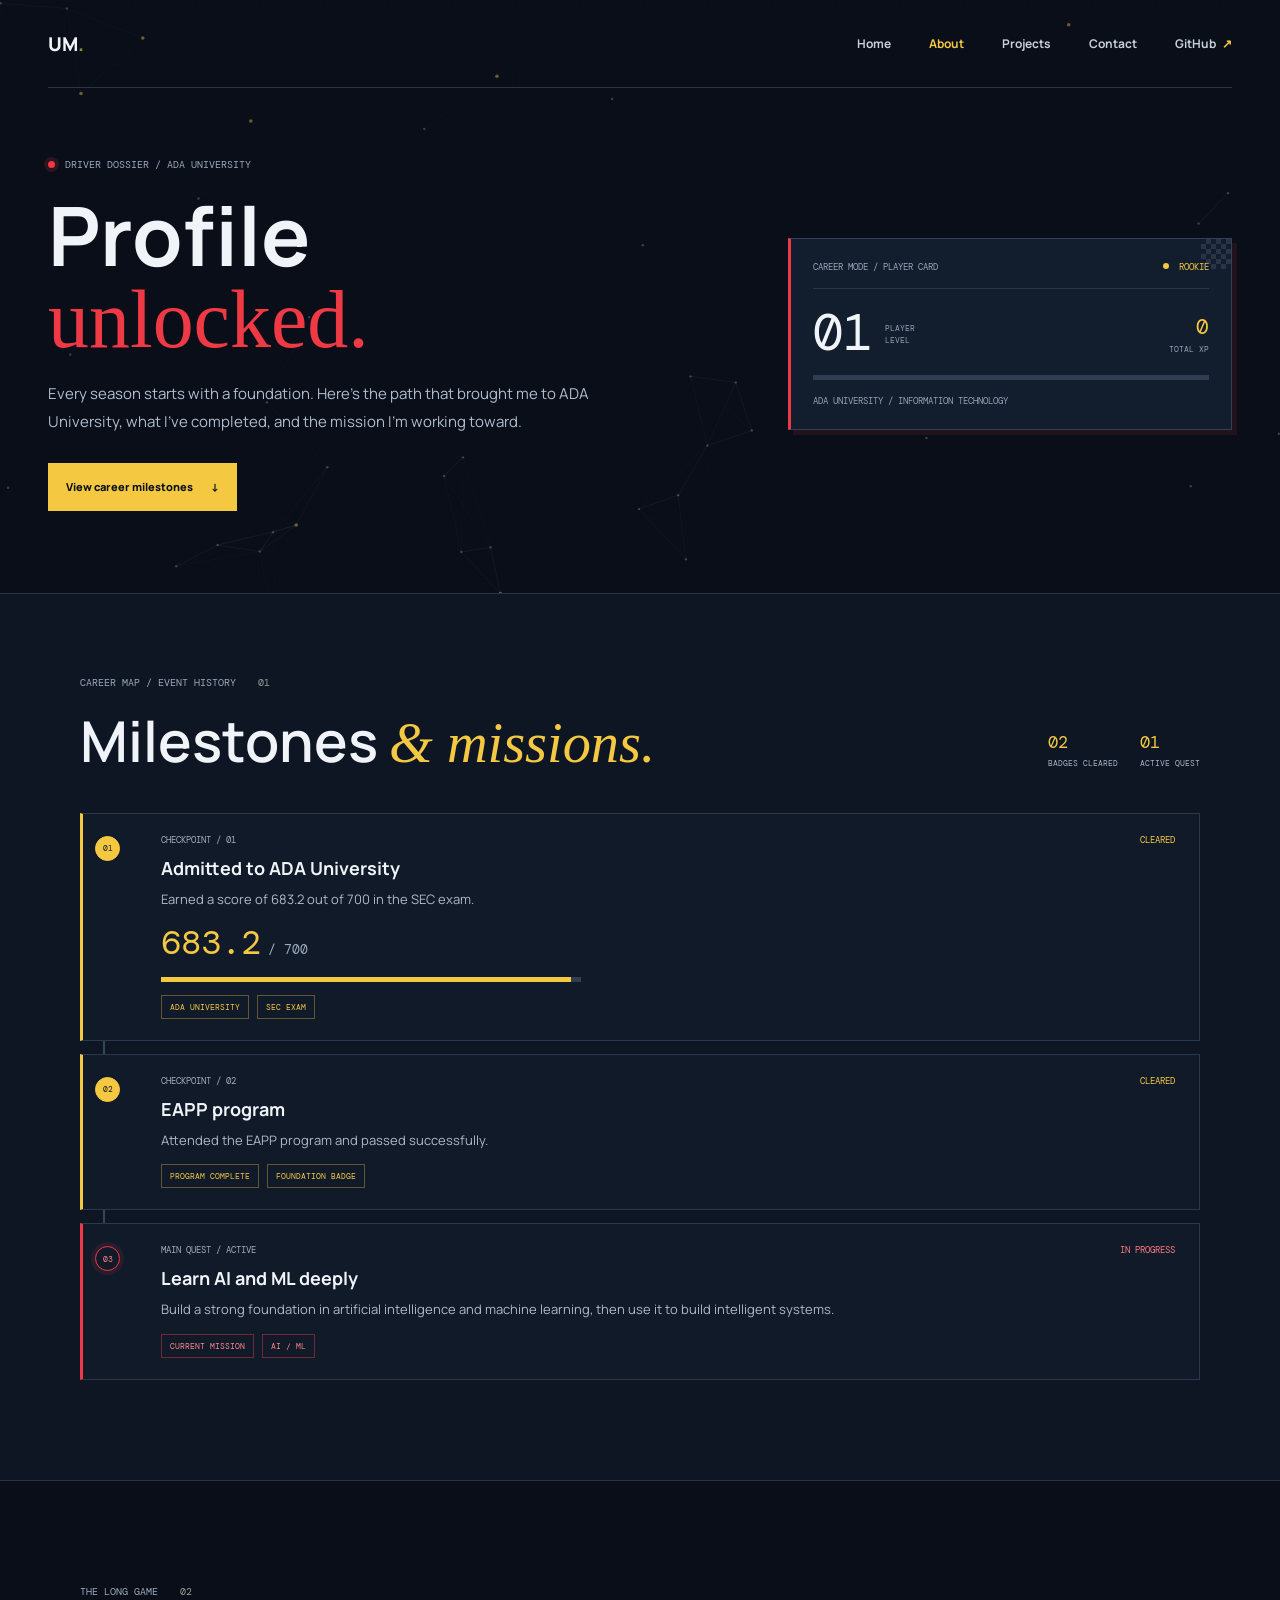
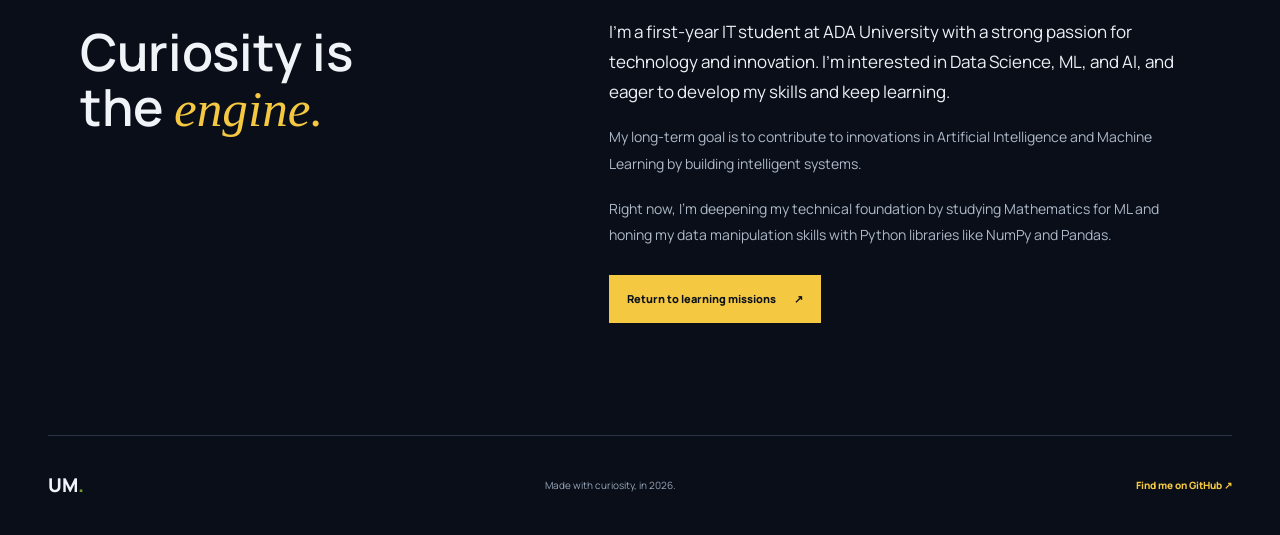
==== commit 5e718231: "Nineteenth commit: add Contact link to About" ====
--- a/about.html
+++ b/about.html
@@ -25,6 +25,7 @@
         <a href="index.html">Home</a>
         <a class="nav-link" href="about.html" aria-current="page">About</a>
         <a href="projects.html">Projects</a>
+        <a href="contact.html">Contact</a>
         <a class="nav-link" href="https://github.com/UmidMustafa" target="_blank" rel="noreferrer">GitHub <span aria-hidden="true">↗</span></a>
       </nav>
     </header>
--- a/styles.css
+++ b/styles.css
@@ -492,51 +492,15 @@
 .youtube-link { gap: 10px; }
 .youtube-link > span:first-child { color: var(--race-red); }
 
-.logic-lab { display: grid; grid-template-columns: .7fr 1.3fr; align-items: center; gap: 8%; padding: 86px max(48px, calc((100% - 1120px) / 2)); border-block: 1px solid #263348; background: #0e1624; }
-.logic-lab-heading h2, .project-video-heading h2 { margin: 24px 0 14px; font-size: clamp(36px, 4vw, 52px); line-height: 1.05; font-weight: 600; }
-.logic-lab-heading h2 em, .project-video-heading h2 em { color: var(--green); font-family: var(--serif); font-weight: 400; }
-.logic-lab-heading > p:last-child { max-width: 280px; margin: 0; color: #aeb9c8; font-size: 13px; line-height: 1.8; }
-.logic-bench { min-width: 0; padding: 18px; border: 1px solid #34445b; background: #111a29; box-shadow: 5px 5px 0 rgba(239, 57, 69, .08); }
-.gate-selector { display: grid; grid-template-columns: repeat(4, minmax(0, 1fr)); gap: 7px; }
-.gate-selector button { min-height: 38px; border: 1px solid #3b4b62; border-radius: 2px; background: #172337; color: #aeb9c8; font: 9px var(--mono); cursor: pointer; transition: background 160ms ease, border-color 160ms ease, color 160ms ease; }
-.gate-selector button:hover { border-color: var(--green); color: var(--green); }
-.gate-selector button[aria-pressed="true"] { border-color: var(--race-red); background: rgba(239, 57, 69, .14); color: #ff8790; }
-.logic-circuit { min-height: 172px; display: grid; grid-template-columns: minmax(80px, 1fr) minmax(22px, .35fr) minmax(88px, .8fr) minmax(22px, .35fr) minmax(74px, .75fr); align-items: center; gap: 8px; padding: 24px 4px; }
-.logic-inputs { display: grid; gap: 9px; }
-.logic-input { min-width: 0; min-height: 49px; display: flex; justify-content: space-between; align-items: center; gap: 6px; padding: 0 9px; border: 1px solid #465770; border-radius: 2px; background: #152235; color: #aeb9c8; cursor: pointer; }
-.logic-input span { font: 8px var(--mono); }
-.logic-input .logic-bit { color: #c9d4e2; font: 14px var(--mono); }
-.logic-input[aria-pressed="true"] { border-color: var(--green); background: rgba(245, 200, 66, .1); color: var(--green); }
-.logic-input[aria-pressed="true"] .logic-bit { color: var(--green); }
-.logic-wire { height: 2px; background: #52647d; }
-.logic-gate-display { min-height: 92px; display: grid; align-content: center; justify-items: center; gap: 8px; border: 1px solid #3b4b62; background: #172337; }
-.active-gate-label { color: #aeb9c8; font: 7px var(--mono); }
-.gate-symbol { color: var(--green); font: 35px var(--serif); }
-.logic-output { display: grid; justify-items: center; gap: 5px; }
-.logic-output > span, .logic-output-state { color: #9aa8bb; font: 8px var(--mono); }
-.logic-output-bit { color: var(--green); font: 38px var(--mono); }
-.logic-output-state { color: var(--green); }
-.bench-footer { display: flex; justify-content: space-between; gap: 10px; padding-top: 12px; border-top: 1px solid #29364a; color: #8f9db0; font: 8px var(--mono); }
-.bench-footer b { color: var(--green); font-weight: 500; }
-.project-video { width: min(1120px, calc(100% - 96px)); margin-inline: auto; padding-block: 88px 104px; }
-.project-video-heading { display: flex; justify-content: space-between; align-items: end; gap: 28px; margin-bottom: 28px; }
-.project-video-heading h2 { margin-bottom: 0; }
-.project-video-heading .text-link { padding-bottom: 6px; }
-.project-video-frame { width: 100%; aspect-ratio: 16 / 9; border: 1px solid #334056; background: #111a29; }
-.project-video-frame iframe { display: block; width: 100%; height: 100%; border: 0; }
-
 @media (max-width: 800px) {
-  .project-hero, .project-feature, .project-video { width: min(100% - 48px, 620px); }
+  .project-hero, .project-feature { width: min(100% - 48px, 620px); }
   .project-hero { grid-template-columns: 1fr; gap: 34px; padding-block: 58px 72px; }
   .project-status-panel { max-width: 450px; }
   .project-feature { grid-template-columns: 1fr; gap: 30px; padding-block: 28px 78px; }
   .project-details { max-width: 540px; }
-  .logic-lab { grid-template-columns: 1fr; gap: 30px; padding: 70px max(24px, calc((100% - 620px) / 2)); }
-  .logic-lab-heading > p:last-child { max-width: 400px; }
-  .project-video { padding-block: 72px 84px; }
 }
 @media (max-width: 480px) {
-  .project-hero, .project-feature, .project-video { width: calc(100% - 36px); }
+  .project-hero, .project-feature { width: calc(100% - 36px); }
   .project-hero { padding-block: 52px 60px; }
   .project-hero h1 { font-size: 52px; }
   .project-hero-intro { font-size: 14px; }
@@ -545,15 +509,55 @@
   .project-status-footer { flex-wrap: wrap; }
   .project-photo figcaption { font-size: 7px; }
   .gate-grid { grid-template-columns: repeat(2, minmax(0, 1fr)); }
-  .logic-lab { padding: 62px 18px; }
-  .logic-bench { padding: 13px; }
-  .logic-circuit { min-height: 0; grid-template-columns: 1fr; gap: 11px; padding: 18px 0; }
-  .logic-inputs { grid-template-columns: repeat(2, minmax(0, 1fr)); }
-  .logic-wire { width: 2px; height: 15px; justify-self: center; }
-  .logic-gate-display { min-height: 72px; }
-  .logic-output { padding-block: 6px; }
-  .project-video-heading { align-items: start; flex-direction: column; gap: 16px; }
+}
+
+.contact-page .site-nav a[aria-current="page"] { color: var(--green); }
+.contact-main { position: relative; z-index: 1; width: min(1120px, calc(100% - 96px)); min-height: calc(100vh - 190px); margin-inline: auto; }
+.contact-hero { padding-block: 84px 40px; }
+.contact-heading-row { display: grid; grid-template-columns: minmax(0, 1fr) auto; align-items: end; gap: 40px; margin-top: 23px; }
+.contact-heading-row h1 { margin: 0 0 17px; font-size: clamp(52px, 7vw, 82px); line-height: .98; }
+.contact-heading-row h1 span { color: var(--green); font-family: var(--serif); font-weight: 400; }
+.contact-intro { max-width: 610px; margin: 0; color: #aeb9c8; font-size: 15px; line-height: 1.8; }
+.contact-signal { min-width: 140px; min-height: 94px; display: flex; align-items: center; gap: 13px; padding: 14px; border: 1px solid #334056; border-left: 3px solid var(--race-red); background: #121d2d; }
+.contact-signal span { color: var(--green); font: 39px var(--mono); }
+.contact-signal small { color: #9aa8bb; font: 8px/1.5 var(--mono); }
+.contact-channels { display: grid; grid-template-columns: repeat(3, minmax(0, 1fr)); gap: 12px; padding-block: 25px 40px; }
+.contact-card { min-width: 0; min-height: 226px; display: flex; flex-direction: column; justify-content: space-between; padding: 18px; border: 1px solid #2a384e; border-top: 3px solid #53637b; background: #111a29; transition: transform 180ms ease, border-color 180ms ease, background 180ms ease; }
+.contact-github { border-top-color: #66778f; }
+.contact-linkedin { border-top-color: var(--green); }
+.contact-email { border-top-color: var(--race-red); }
+.contact-card:hover { transform: translateY(-4px); border-color: #64748b; background: #152135; }
+.contact-card-top, .contact-card-bottom { display: flex; justify-content: space-between; align-items: center; gap: 10px; }
+.contact-card-top { color: #93a2b7; font: 8px var(--mono); }
+.contact-monogram { width: 31px; height: 31px; display: grid; place-items: center; border: 1px solid #465770; color: var(--green); font: 10px var(--mono); }
+.contact-card h2 { margin: 22px 0 7px; color: #f0f3f7; font-size: 22px; font-weight: 700; }
+.contact-card p { margin: 0; overflow-wrap: anywhere; color: #aeb9c8; font-size: 11px; line-height: 1.6; }
+.contact-card-bottom { margin-top: 20px; padding-top: 12px; border-top: 1px solid #2a384e; color: #97a5b8; font: 8px var(--mono); }
+.contact-arrow { color: var(--green); font-size: 16px; }
+.contact-backline { display: flex; justify-content: space-between; gap: 15px; padding-block: 18px 25px; border-top: 1px solid #263348; color: #8998ad; font: 8px var(--mono); }
+.contact-backline a { color: var(--green); }
+.contact-backline a span { padding-left: 5px; }
+
+@media (max-width: 800px) {
+  .contact-main { width: min(100% - 48px, 620px); }
+  .contact-hero { padding-block: 68px 30px; }
+  .contact-heading-row { gap: 24px; }
+  .contact-channels { grid-template-columns: 1fr; gap: 10px; }
+  .contact-card { min-height: 185px; }
+  .contact-card:hover { transform: none; }
+}
+@media (max-width: 480px) {
+  .contact-main { width: calc(100% - 36px); }
+  .contact-hero { padding-block: 55px 25px; }
+  .contact-heading-row { grid-template-columns: 1fr; gap: 22px; }
+  .contact-heading-row h1 { font-size: 52px; }
+  .contact-intro { font-size: 14px; }
+  .contact-signal { min-height: 70px; min-width: 128px; justify-self: start; }
+  .contact-signal span { font-size: 31px; }
+  .contact-card { min-height: 172px; padding: 15px; }
+  .contact-backline { align-items: flex-start; flex-direction: column; }
 }
 @media (prefers-reduced-motion: reduce) {
-  .gate-selector button, .logic-input { transition: none; }
+  .contact-card { transition: none; }
+  .contact-card:hover { transform: none; }
 }
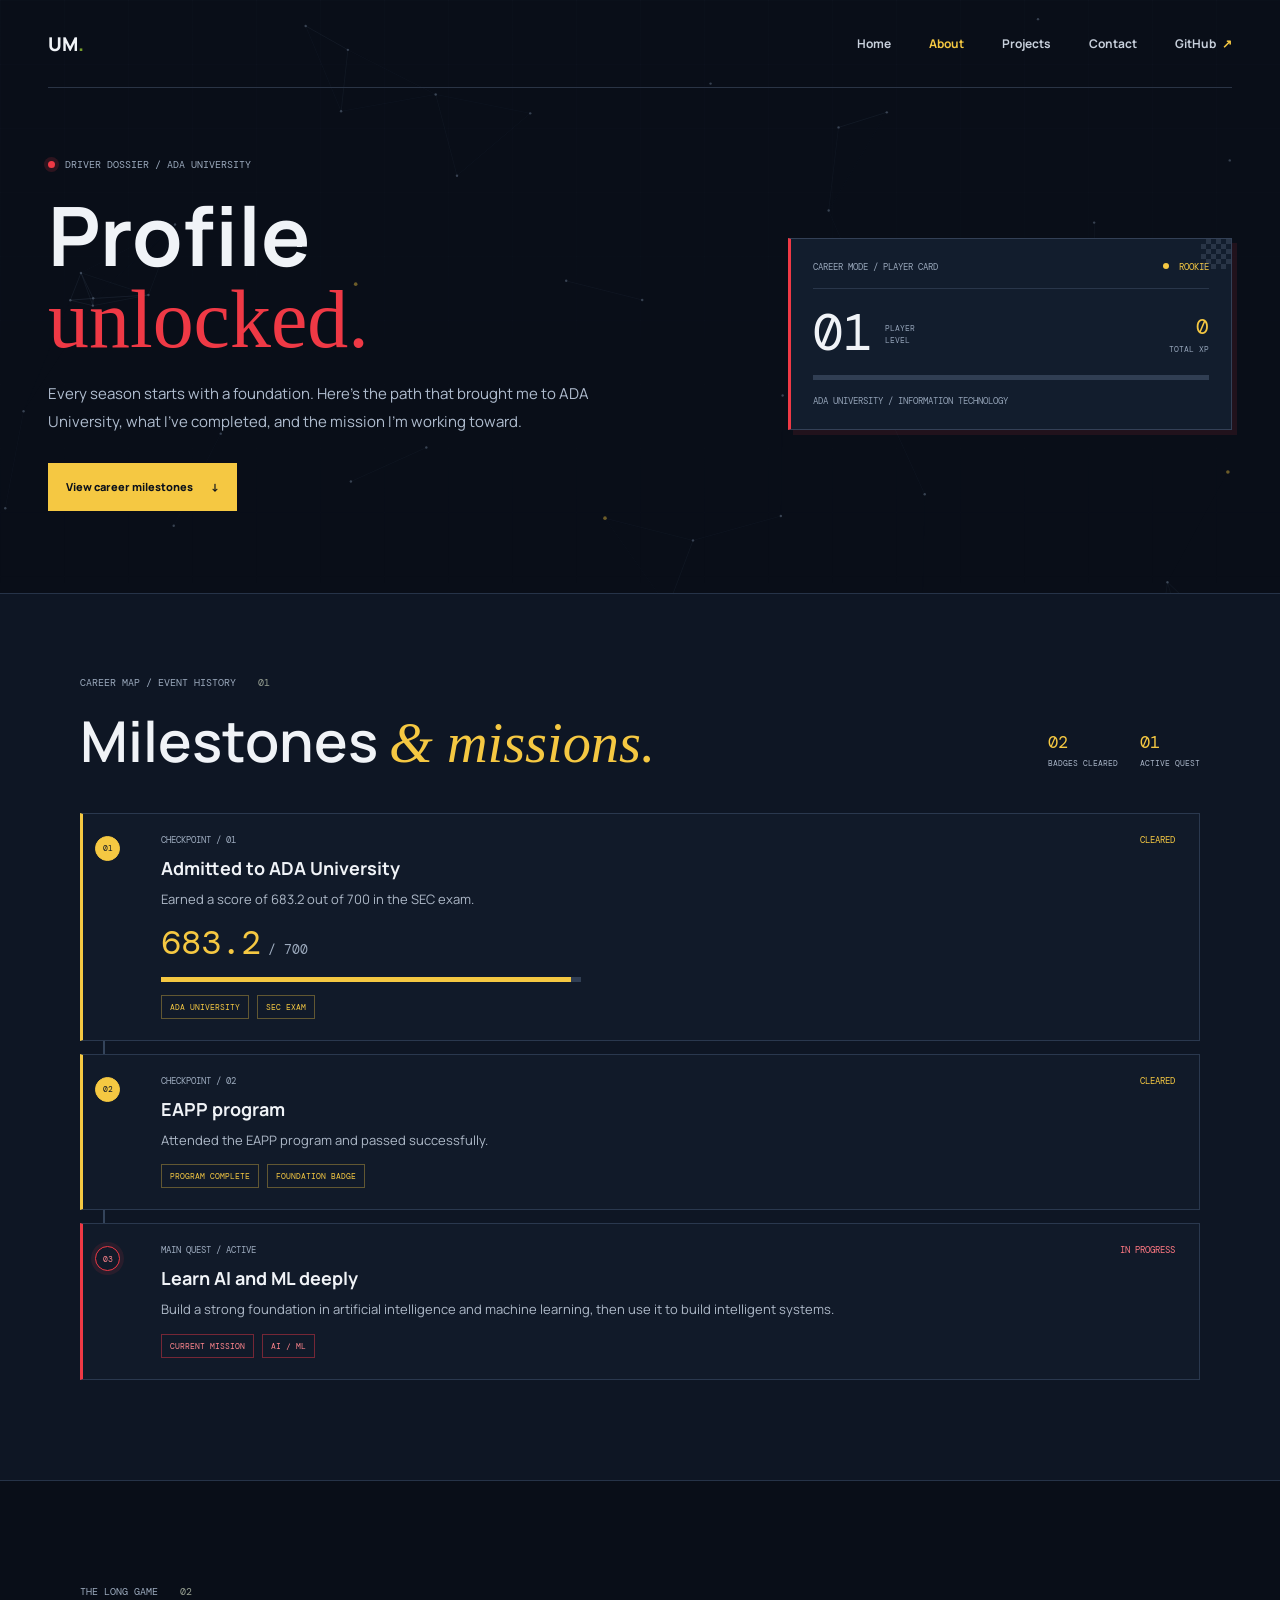
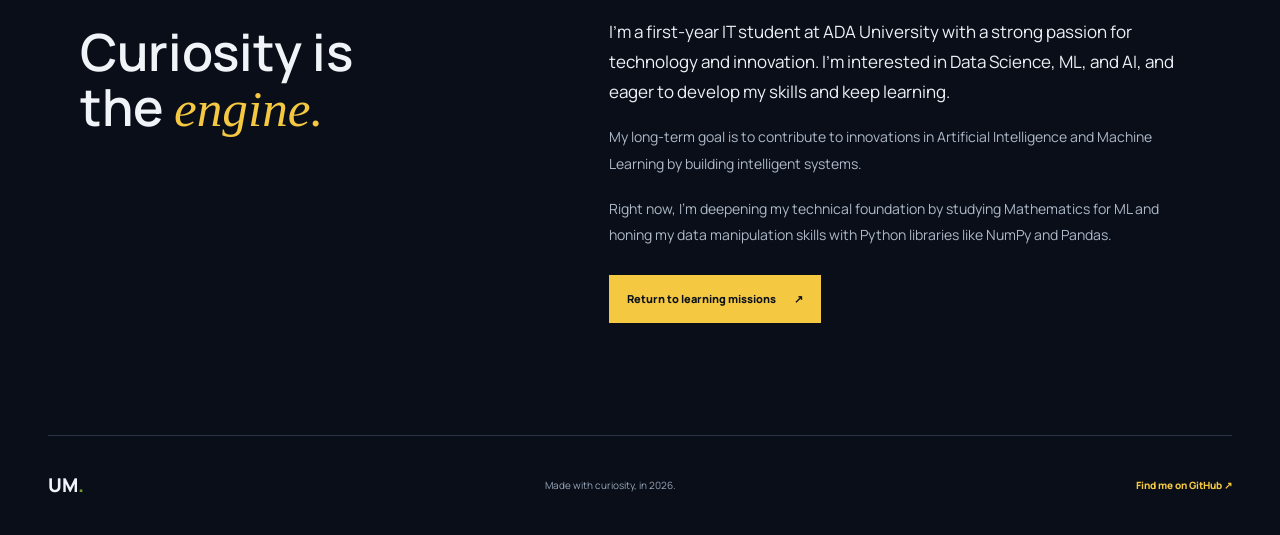
==== commit b82241ac: "Twenty-third commit: share driver rank on About" ====
--- a/about.html
+++ b/about.html
@@ -42,7 +42,7 @@
         </div>
 
         <aside class="season-card about-player-card" aria-label="Career mode player progress">
-          <div class="season-card-top"><span>CAREER MODE / PLAYER CARD</span><span class="season-status"><i></i> ROOKIE</span></div>
+          <div class="season-card-top"><span>CAREER MODE / PLAYER CARD</span><span class="season-status"><i></i> <span class="player-rank">ROOKIE</span></span></div>
           <div class="season-level"><span class="level-number">01</span><span class="level-copy">PLAYER<br />LEVEL</span><span class="season-total"><strong class="xp-total">0</strong><small> TOTAL XP</small></span></div>
           <div class="xp-track" role="progressbar" aria-label="Progress to next level" aria-valuemin="0" aria-valuemax="300" aria-valuenow="0"><span class="xp-fill"></span></div>
           <p class="about-player-note">ADA UNIVERSITY / INFORMATION TECHNOLOGY</p>
